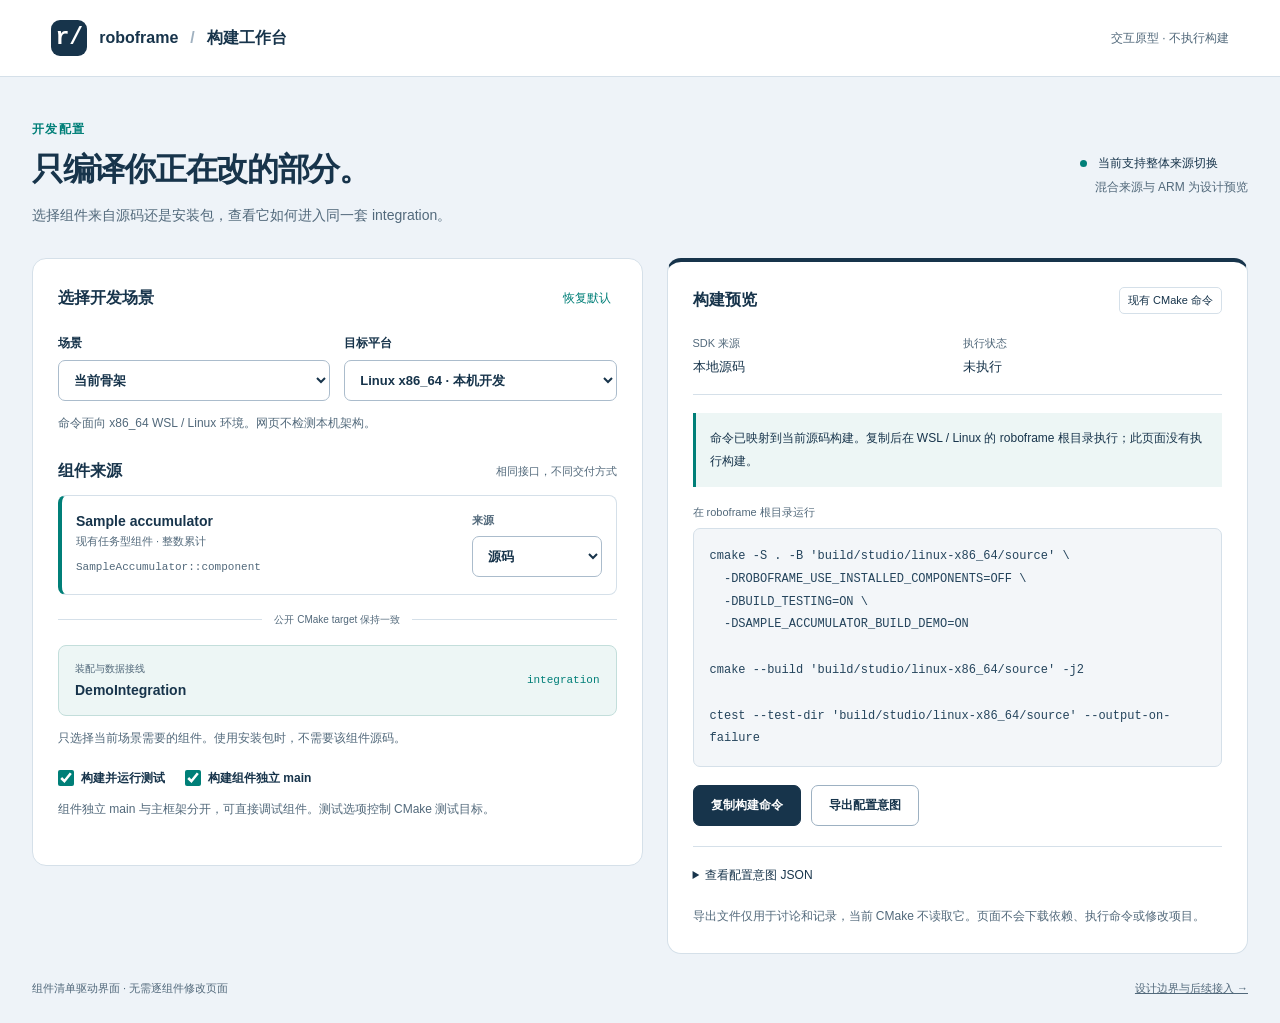
==== tools/build-studio/index.html @ dd998abb "Initialize roboframe baseline" ====
<!doctype html>
<html lang="zh-CN">
<head>
  <meta charset="utf-8">
  <meta name="viewport" content="width=device-width,initial-scale=1">
  <title>roboframe · 构建工作台</title>
  <link rel="stylesheet" href="style.css">
  <script defer src="catalog.js"></script>
  <script defer src="planner.js"></script>
  <script defer src="app.js"></script>
</head>
<body>
  <header class="topbar">
    <a class="brand" href="./index.html"><span class="mark" aria-hidden="true">r/</span> roboframe <span class="slash">/</span> 构建工作台</a>
    <span class="prototype">交互原型 · 不执行构建</span>
  </header>
  <main>
    <div class="intro">
      <div><p class="eyebrow">开发配置</p><h1>只编译你正在改的部分。</h1>
        <p class="lead">选择组件来自源码还是安装包，查看它如何进入同一套 integration。</p></div>
      <div class="scope"><span class="dot"></span> 当前支持整体来源切换<br><span>混合来源与 ARM 为设计预览</span></div>
    </div>
    <div class="workspace">
      <section class="configuration" aria-label="构建配置">
        <div class="panel-head"><h2>选择开发场景</h2><button type="button" id="reset" class="text-button">恢复默认</button></div>
        <div class="field-grid">
          <label>场景<select id="scenario"></select></label>
          <label>目标平台<select id="platform"></select></label>
        </div>
        <p class="hint" id="platform-note"></p>
        <div class="section-heading"><h2>组件来源</h2><span>相同接口，不同交付方式</span></div>
        <div id="components"></div>
        <div class="join" aria-hidden="true"><span></span><b>公开 CMake target 保持一致</b><span></span></div>
        <div class="integration-box"><div><small>装配与数据接线</small><strong id="integration"></strong></div><span>integration</span></div>
        <p class="hint">只选择当前场景需要的组件。使用安装包时，不需要该组件源码。</p>
        <label id="prefix-field">SDK 与组件安装前缀
          <input id="prefix" type="text" spellcheck="false" autocomplete="off">
        </label>
        <div class="options">
          <label><input id="tests" type="checkbox"> 构建并运行测试</label>
          <label><input id="demo" type="checkbox"> 构建组件独立 main</label>
        </div>
        <p class="hint" id="demo-note"></p>
      </section>
      <section class="preview" aria-label="配置预览">
        <div class="panel-head"><h2>构建预览</h2><span id="status" class="status"></span></div>
        <div class="facts">
          <div><span>SDK 来源</span><strong id="sdk-source"></strong></div>
          <div><span>执行状态</span><strong>未执行</strong></div>
        </div>
        <div id="notice" class="notice" role="status" aria-live="polite"></div>
        <p class="command-label" id="preview-label">在 roboframe 根目录运行</p>
        <pre id="commands" tabindex="0" aria-label="构建命令或待实现事项"></pre>
        <div class="actions">
          <button id="copy" type="button" class="primary">复制构建命令</button>
          <button id="download" type="button" class="secondary">导出配置意图</button>
        </div>
        <p id="feedback" class="hint" role="status" aria-live="polite"></p>
        <details><summary>查看配置意图 JSON</summary><pre id="intent" tabindex="0"></pre></details>
        <p class="hint footnote">导出文件仅用于讨论和记录，当前 CMake 不读取它。页面不会下载依赖、执行命令或修改项目。</p>
      </section>
    </div>
    <footer><span>组件清单驱动界面 · 无需逐组件修改页面</span><a href="README.md">设计边界与后续接入 →</a></footer>
  </main>
</body>
</html>
---- tools/build-studio/style.css ----
:root {
  color-scheme: light;
  --paper:#eef3f8; --ink:#17344b; --muted:#52697b; --line:#d5e0e9;
  --accent:#007f78; --amber:#935716; --white:#fff;
  font-family:"Segoe UI","Microsoft YaHei",sans-serif; color:var(--ink); background:var(--paper);
}
*{box-sizing:border-box}
body{margin:0}
.topbar{padding:20px 4vw;display:flex;justify-content:space-between;align-items:center;background:var(--white);border-bottom:1px solid var(--line);gap:16px}
.brand{display:flex;gap:12px;align-items:center;text-decoration:none;color:var(--ink);font-size:16px;font-weight:650}
.mark{display:grid;place-items:center;width:36px;height:36px;background:var(--ink);color:white;border-radius:9px;font-family:Consolas,monospace;font-size:23px}
.slash{color:#a0b1c0}.prototype{font-size:12px;color:var(--muted)}
main{max-width:1350px;padding:44px 32px 24px;margin:auto}
.intro{display:flex;justify-content:space-between;align-items:center;gap:20px;margin-bottom:30px}
.eyebrow{color:var(--accent);font-size:12px;letter-spacing:.12em;font-weight:700;margin:0 0 10px}
h1{font-family:Bahnschrift,"Microsoft YaHei",sans-serif;font-size:32px;letter-spacing:-.04em;margin:0 0 12px;line-height:1.35}
.lead{font-size:14px;color:var(--muted);margin:0;line-height:1.8}
.scope{font-size:12px;line-height:2;white-space:nowrap}.scope>span:last-child{color:var(--muted);padding-left:15px}
.dot{display:inline-block;width:7px;height:7px;border-radius:50%;background:var(--accent);margin-right:8px}
.workspace{display:grid;grid-template-columns:1.05fr 1fr;gap:24px;align-items:start}
.configuration,.preview{background:var(--white);border:1px solid var(--line);border-radius:14px;padding:25px}
.preview{border-top:4px solid var(--ink)}
.panel-head,.section-heading{display:flex;justify-content:space-between;align-items:center;gap:10px;margin-bottom:22px}
h2{font-size:16px;margin:0}.text-button{border:0;background:none;color:var(--accent);font-size:12px;cursor:pointer;padding:6px}
.field-grid{display:grid;grid-template-columns:1fr 1fr;gap:14px}
label{display:flex;flex-direction:column;gap:8px;font-size:12px;font-weight:600}
select,input[type=text]{font:inherit;font-size:13px;border:1px solid #abbccc;border-radius:7px;padding:11px;background:white;color:var(--ink);width:100%;min-width:0}
select{cursor:pointer}.hint{color:var(--muted);font-size:12px;line-height:1.8;margin:12px 0 20px}
.section-heading{margin-top:26px;margin-bottom:13px}.section-heading>span{font-size:11px;color:var(--muted)}
.component{display:grid;grid-template-columns:1fr 130px;gap:14px;padding:17px 14px;border:1px solid var(--line);border-left:4px solid var(--accent);border-radius:8px;margin-bottom:10px}
.component[data-source=PACKAGE]{border-left-color:#657f9c}
.component h3{font-size:14px;margin:0 0 5px;display:flex;align-items:center;gap:8px}
.component p{font-size:11px;color:var(--muted);margin:0 0 7px}
.component code{font:11px Consolas,monospace;color:var(--muted);overflow-wrap:anywhere}
.badge{font-size:10px;font-weight:400;color:var(--amber);border:1px solid #e1c399;padding:2px 5px;border-radius:4px}
.component label{font-size:11px;color:var(--muted)}
.join{display:flex;align-items:center;justify-content:center;gap:12px;margin:18px 0;font-size:10px;color:var(--muted)}
.join span{height:1px;background:var(--line);flex:1}.join b{font-weight:400}
.integration-box{display:flex;justify-content:space-between;align-items:center;padding:16px;background:#edf6f5;border:1px solid #c3dedb;border-radius:8px;gap:12px}
.integration-box small{font-size:10px;display:block;color:var(--muted);margin-bottom:5px}.integration-box strong{font-size:14px}
.integration-box>span{font:11px Consolas,monospace;color:var(--accent)}
.options{display:flex;gap:20px;flex-wrap:wrap;margin-top:18px}.options label{flex-direction:row;align-items:center;gap:7px}
input[type=checkbox]{accent-color:var(--accent);width:16px;height:16px;margin:0}
.status{font-size:11px;border:1px solid var(--line);padding:5px 8px;border-radius:5px;white-space:nowrap}.status.future{color:var(--amber);background:#fff7ec;border-color:#ead5b7}
.facts{display:grid;grid-template-columns:1fr 1fr;gap:12px;border-bottom:1px solid var(--line);padding-bottom:18px}
.facts span{font-size:11px;color:var(--muted);display:block;margin-bottom:6px}.facts strong{font-size:13px;font-weight:500}
.notice{font-size:12px;line-height:1.9;padding:14px;background:#edf6f5;border-left:3px solid var(--accent);margin:18px 0;overflow-wrap:anywhere}
.notice.future{background:#fff7ec;border-color:#c1843a}.notice ul{padding-left:17px;margin:0}
.command-label{font-size:11px;color:var(--muted);margin:18px 0 8px}
pre{white-space:pre-wrap;overflow-wrap:anywhere;font:12px/1.9 Consolas,"Microsoft YaHei",monospace;background:#f3f6f9;border:1px solid var(--line);border-radius:7px;padding:16px;margin:0;color:#24445c}
#commands{min-height:190px}
.actions{display:flex;gap:10px;margin-top:18px;flex-wrap:wrap}
.actions button{font:600 12px "Segoe UI","Microsoft YaHei",sans-serif;padding:11px 17px;border-radius:7px;cursor:pointer}
.primary{background:var(--ink);color:white;border:1px solid var(--ink)}.secondary{background:white;color:var(--ink);border:1px solid #9db1c2}
button:disabled{opacity:.45;cursor:not-allowed}
details{border-top:1px solid var(--line);padding-top:15px;margin-top:10px}summary{font-size:12px;cursor:pointer;padding:5px 0 10px}
.footnote{margin-bottom:0}footer{display:flex;justify-content:space-between;gap:12px;color:var(--muted);font-size:11px;margin-top:25px;line-height:1.8}footer a{color:var(--muted)}
:focus-visible{outline:3px solid var(--accent);outline-offset:3px}
[hidden]{display:none!important}
@media(max-width:950px){.workspace{grid-template-columns:1fr}.scope{display:none}main{max-width:750px}}
@media(max-width:520px){main{padding:26px 14px}.topbar{padding:14px;flex-wrap:wrap}h1{font-size:26px}.configuration,.preview{padding:18px}.field-grid{grid-template-columns:1fr}.component{grid-template-columns:1fr}.component label{flex-direction:row;align-items:center}.component select{width:auto;flex:1}.section-heading>span{display:none}footer{flex-direction:column}.brand{font-size:14px}}
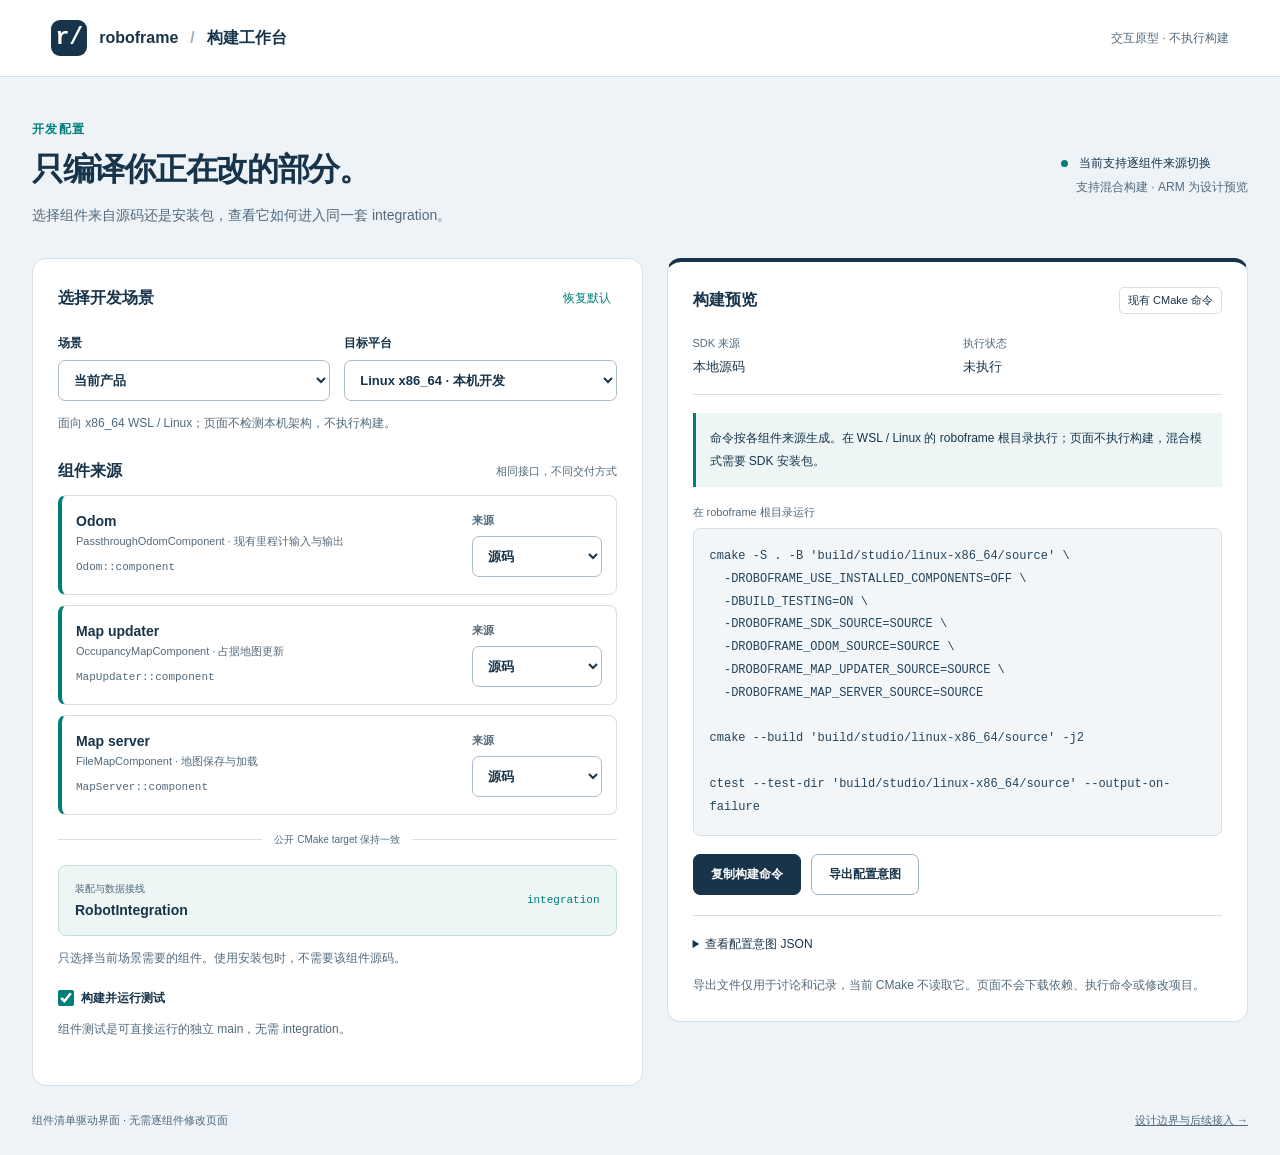
==== commit d248a864: "Refactor product components and correct per-scan occupancy updates" ====
--- a/tools/build-studio/index.html
+++ b/tools/build-studio/index.html
@@ -18,7 +18,7 @@
     <div class="intro">
       <div><p class="eyebrow">开发配置</p><h1>只编译你正在改的部分。</h1>
         <p class="lead">选择组件来自源码还是安装包，查看它如何进入同一套 integration。</p></div>
-      <div class="scope"><span class="dot"></span> 当前支持整体来源切换<br><span>混合来源与 ARM 为设计预览</span></div>
+      <div class="scope"><span class="dot"></span> 当前支持逐组件来源切换<br><span>支持混合构建 · ARM 为设计预览</span></div>
     </div>
     <div class="workspace">
       <section class="configuration" aria-label="构建配置">
@@ -38,9 +38,8 @@
         </label>
         <div class="options">
           <label><input id="tests" type="checkbox"> 构建并运行测试</label>
-          <label><input id="demo" type="checkbox"> 构建组件独立 main</label>
         </div>
-        <p class="hint" id="demo-note"></p>
+        <p class="hint">组件测试是可直接运行的独立 main，无需 integration。</p>
       </section>
       <section class="preview" aria-label="配置预览">
         <div class="panel-head"><h2>构建预览</h2><span id="status" class="status"></span></div>
